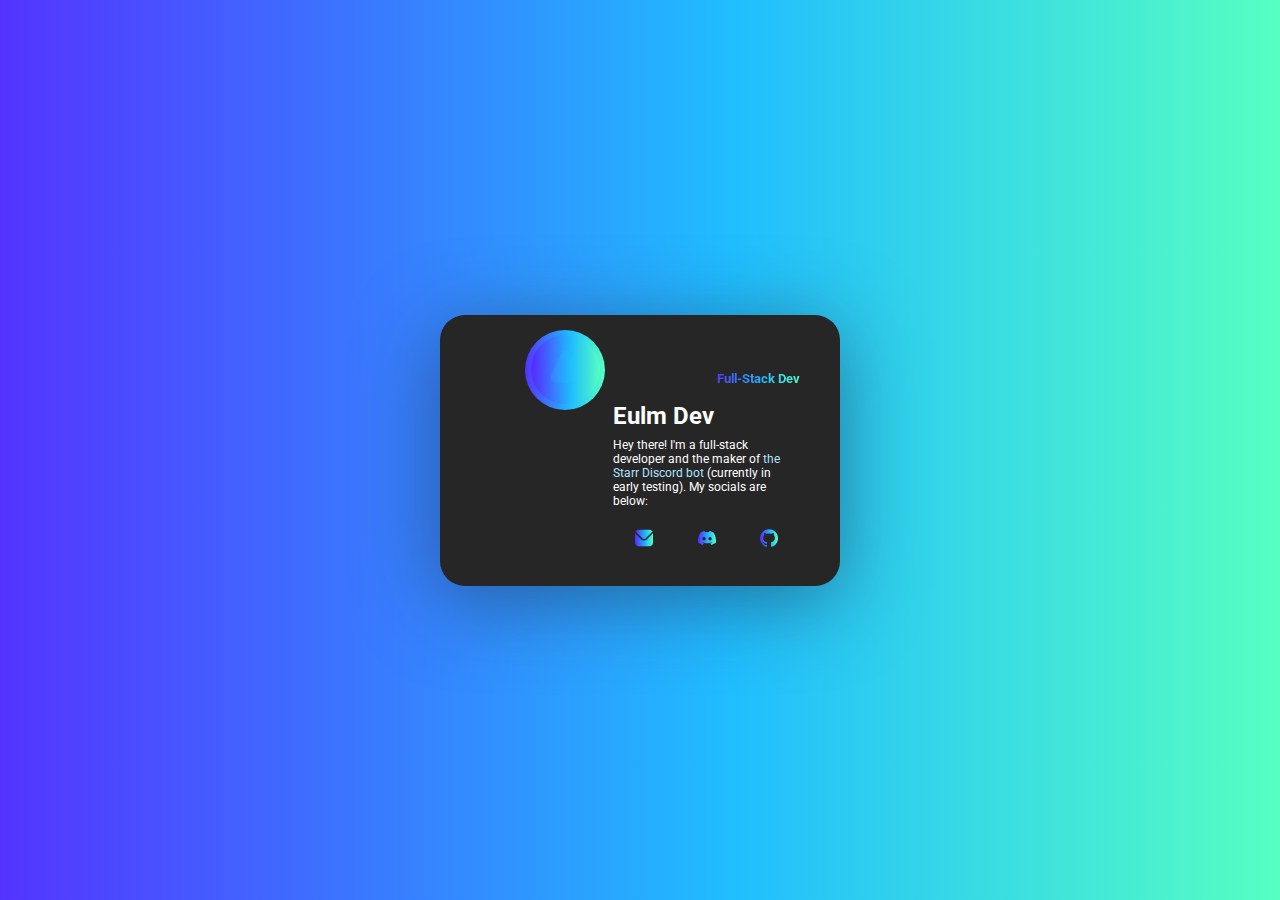
==== index.html @ 9f2e204b "Initial commit" ====
<!DOCTYPE html>
<html>
<head>
  <link rel="stylesheet" type="text/css" href="https://eulmdev.github.io/style.css">
  <link rel="icon" type="image/png" href="static/icon.png">
  <title>Eulm Dev | Full-Stack Dev</title>
</head>
<body>
  <div class="card">
    <div class="img-avatar">
      <img src="https://eulmdev.github.io/static/icon.png" alt="Icon">
    </div>
    <div class="card-text">
      <div class="portada">
      </div>
      <div class="title-total">   
        <div class="title">Full-Stack Dev</div>
        <h2>Eulm Dev</h2>
    <div class="desc">Hey there! I'm a full-stack developer and the maker of <a href="https://discord.com/oauth2/authorize?client_id=1165962913329184829&scope=bot%20applications.commands&permissions=1099511627775">the Starr Discord bot</a> (currently in early testing). My socials are below:</div>
    <div class="actions">
      <button onclick="window.open('mailto:eulmdev@gmail.com','_blank')"><img src="https://eulmdev.github.io/static/mail.png" alt="Email"></button>
      <button onclick="window.open('https://discordapp.com/users/977915626427408445','_blank')"><img src="https://eulmdev.github.io/static/discord.png" alt="Discord"></button>
      <button onclick="window.open('https://github.com/eulmdev','_blank')"><img src="https://eulmdev.github.io/static/github.png" alt="GitHub"></button>
    </div></div>
    </div>
  </div>
</body>
</html>
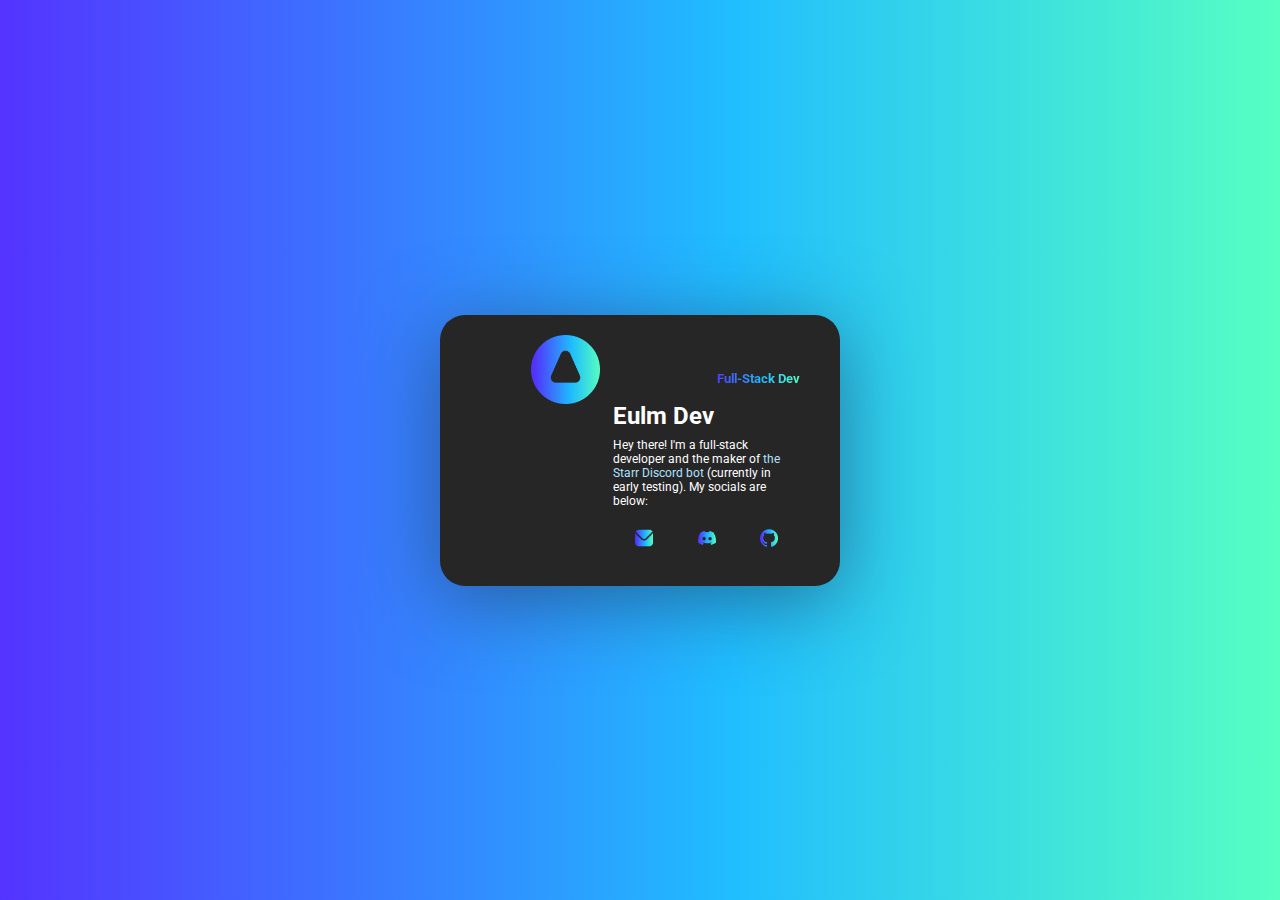
==== commit eac1f86c: "Fix Discord link to go to the correct user" ====
--- a/index.html
+++ b/index.html
@@ -19,7 +19,7 @@
     <div class="desc">Hey there! I'm a full-stack developer and the maker of <a href="https://discord.com/oauth2/authorize?client_id=1165962913329184829&scope=bot%20applications.commands&permissions=1099511627775">the Starr Discord bot</a> (currently in early testing). My socials are below:</div>
     <div class="actions">
       <button onclick="window.open('mailto:eulmdev@gmail.com','_blank')"><img src="https://eulmdev.github.io/static/mail.png" alt="Email"></button>
-      <button onclick="window.open('https://discordapp.com/users/977915626427408445','_blank')"><img src="https://eulmdev.github.io/static/discord.png" alt="Discord"></button>
+      <button onclick="window.open('https://discord.com/users/1156255365873275001','_blank')"><img src="https://eulmdev.github.io/static/discord.png" alt="Discord"></button>
       <button onclick="window.open('https://github.com/eulmdev','_blank')"><img src="https://eulmdev.github.io/static/github.png" alt="GitHub"></button>
     </div></div>
     </div>
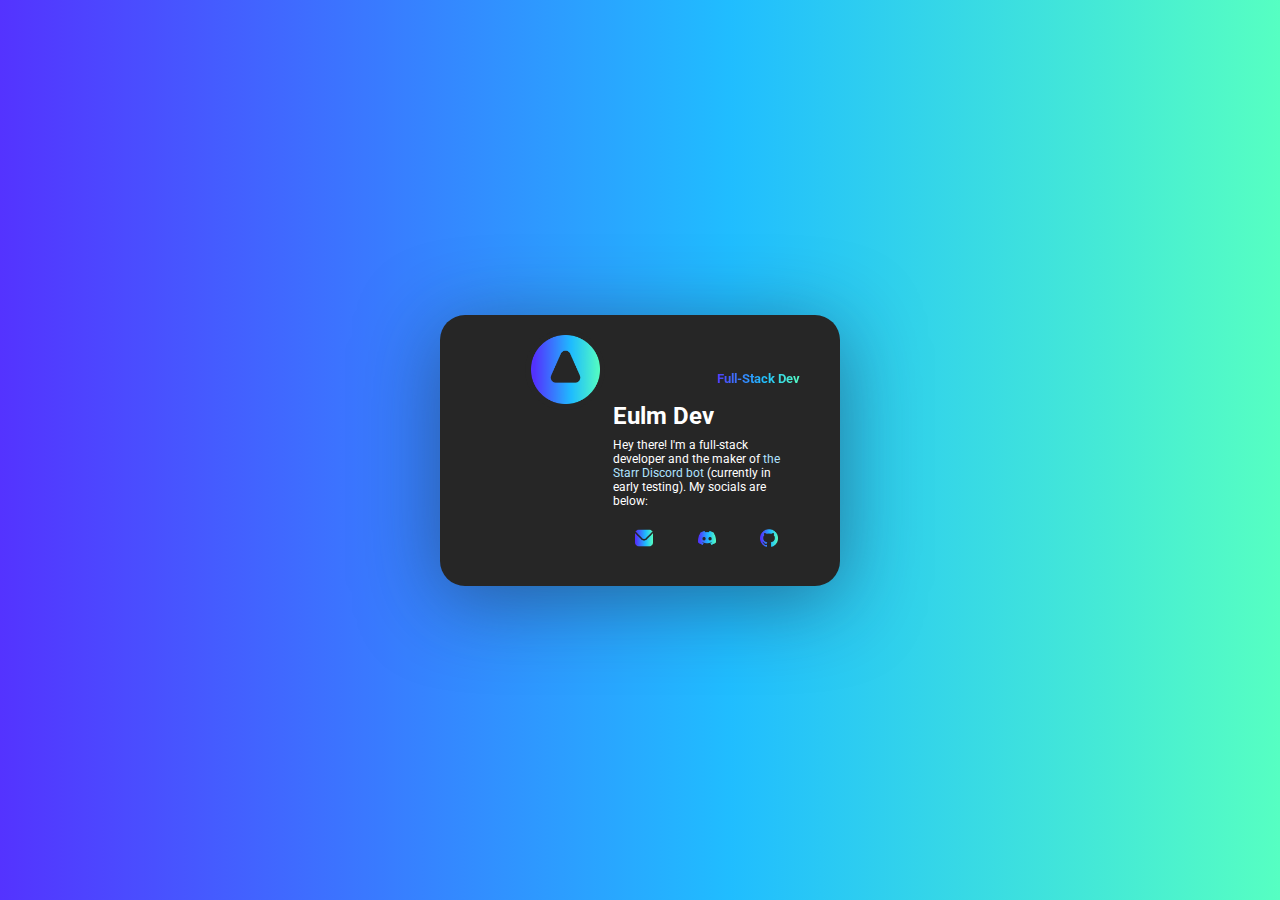
==== commit 291a9e70: "Fix favicon" ====
--- a/index.html
+++ b/index.html
@@ -2,7 +2,7 @@
 <html>
 <head>
   <link rel="stylesheet" type="text/css" href="https://eulmdev.github.io/style.css">
-  <link rel="icon" type="image/png" href="static/icon.png">
+  <link rel="icon" type="image/x-icon" href="https://eulmdev.github.io/favicon.png">
   <title>Eulm Dev | Full-Stack Dev</title>
 </head>
 <body>
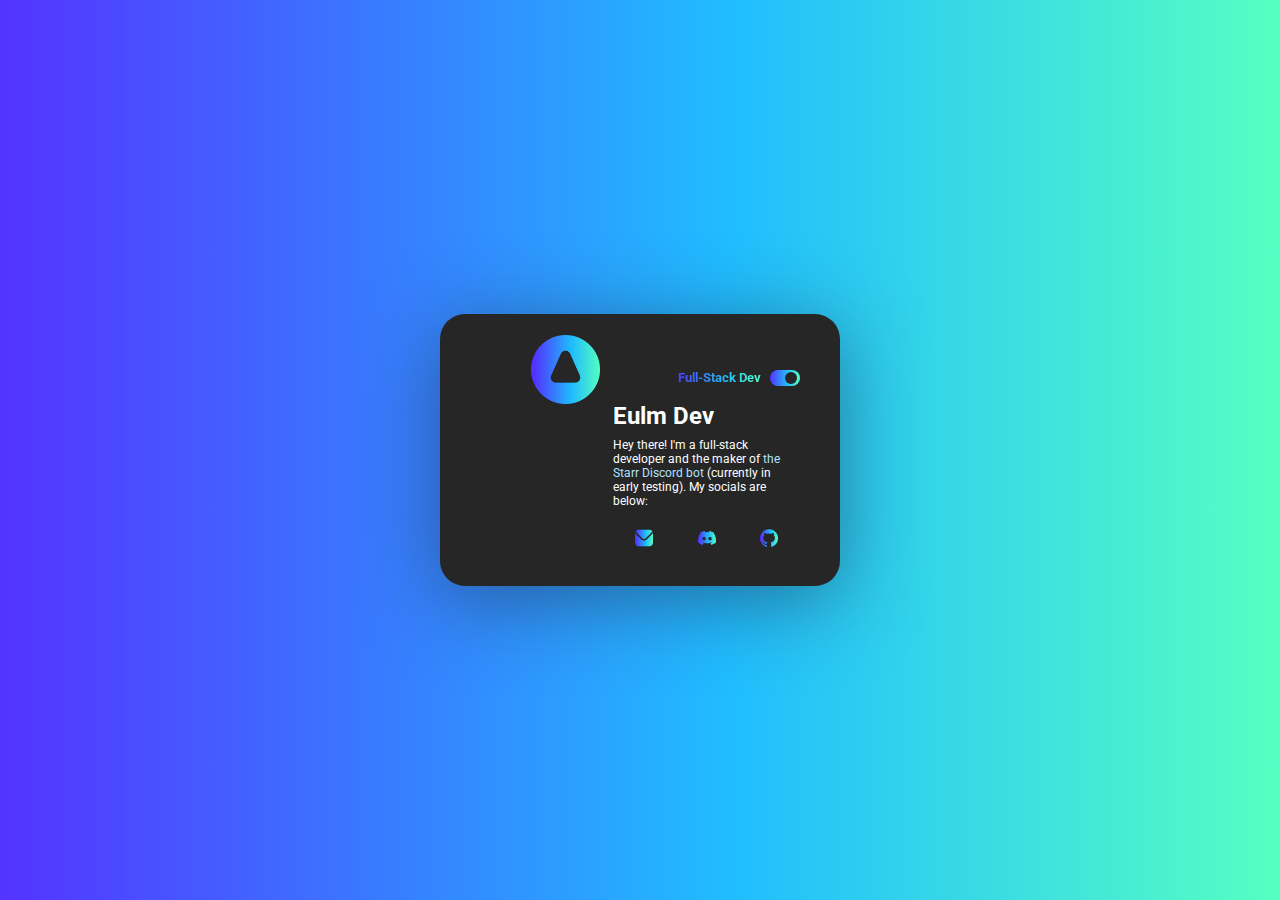
==== commit 5b15d183: "Add dark/light themes" ====
--- a/index.html
+++ b/index.html
@@ -1,20 +1,25 @@
 <!DOCTYPE html>
 <html>
 <head>
-  <link rel="stylesheet" type="text/css" href="https://eulmdev.github.io/style.css">
-  <link rel="icon" type="image/x-icon" href="https://eulmdev.github.io/favicon.png">
+  <link rel="stylesheet" type="text/css" href="style.css">
+  <link rel="icon" type="image/x-icon" href="https://eulmdev.github.io/favicon.ico">
   <title>Eulm Dev | Full-Stack Dev</title>
 </head>
 <body>
-  <div class="card">
+  <div class="card" id="card">
     <div class="img-avatar">
       <img src="https://eulmdev.github.io/static/icon.png" alt="Icon">
     </div>
     <div class="card-text">
-      <div class="portada">
-      </div>
+      <div class="portada"></div>
       <div class="title-total">   
-        <div class="title">Full-Stack Dev</div>
+        <div class="title">
+          Full-Stack Dev
+          <label class="switch">
+            <input type="checkbox" checked>
+            <span class="slider" onclick="theme();"></span>
+          </label>
+        </div>
         <h2>Eulm Dev</h2>
     <div class="desc">Hey there! I'm a full-stack developer and the maker of <a href="https://discord.com/oauth2/authorize?client_id=1165962913329184829&scope=bot%20applications.commands&permissions=1099511627775">the Starr Discord bot</a> (currently in early testing). My socials are below:</div>
     <div class="actions">
@@ -24,5 +29,15 @@
     </div></div>
     </div>
   </div>
+  <script type="text/javascript">
+    function theme() {
+      var x = document.getElementById('card').classList;
+      if (!x[1]) {
+        x.add('light');
+      } else {
+        x.remove('light');
+      }
+    };
+  </script>
 </body>
 </html>--- a/style.css
+++ b/style.css
@@ -0,0 +1,176 @@
+@import url("https://fonts.googleapis.com/css?family=Roboto:400,400i,700");
+body {
+  font-family: "Roboto", sans-serif;
+  margin: 0;
+  height: 100vh;
+  display: grid;
+  align-items: center;
+  justify-items: center;
+  background-image: linear-gradient(to right, #5433FF 0%, #20BDFF 57%, #56FFC2 100%);
+  color: #fff;
+}
+.card {
+  -webkit-transition: .4s;
+  transition: .4s;
+  background: #262626;
+  border-radius: 4px;
+  box-shadow: 0px 14px 80px rgba(34, 35, 58, 0.5);
+  max-width: 400px;
+  display: flex;
+  flex-direction: row;
+  border-radius: 25px;
+  position: relative;
+}
+.card h2 {
+  -webkit-transition: .4s;
+  transition: .4s;
+  color: #fff;
+  margin: 0;
+  padding: 0 1rem;
+}
+.card .title {
+  -webkit-transition: .4s;
+  transition: .4s;
+  background-image: linear-gradient(to right, #5433FF 0%, #20BDFF 57%, #56FFC2 100%);
+  background-clip: text;
+  -webkit-background-clip: text;
+  background-position-x: 59%;
+  background-size: 40%;
+  color: transparent;
+  padding: 1rem;
+  text-align: right;
+  font-weight: bold;
+  font-size: 13px;
+}
+.card .desc {
+  -webkit-transition: .4s;
+  transition: .4s;
+  padding: 0.5rem 1rem;
+  font-size: 12px;
+}
+.card .actions {
+  display: grid;
+  grid-template-columns: repeat(3, 1fr);
+  align-items: center;
+  padding: 0.5rem 1rem;
+}
+.img-avatar {
+  -webkit-transition: .4s;
+  transition: .4s;
+  width: 80px;
+  height: 80px;
+  position: absolute;
+  border-radius: 50%;
+  border: 6px solid 353535;
+  background: #262626;
+  top: 15px;
+  left: 85px;
+  display: flex;
+  align-items: center;
+  justify-content: center;
+}
+.img-avatar img {
+  width: 69px;
+  height: 69px;
+}
+.card-text {
+  display: grid;
+  grid-template-columns: 1fr 2fr;
+}
+.title-total {
+  padding: 2.5em 1.5em 1.5em 1.5em;
+}
+img {
+  height: 18px;
+  margin: 0 auto;
+}
+.portada {
+  width: 100%;
+  height: 100%;
+  border-top-left-radius: 20px;
+  border-bottom-left-radius: 20px;
+  background-image: url("https://images.unsplash.com/photo-1542831371-29b0f74f9713?auto=format&fit=crop&q=80&w=2070&ixlib=rb-4.0.3&ixid=M3wxMjA3fDB8MHxwaG90by1wYWdlfHx8fGVufDB8fHx8fA%3D%3D");
+  background-position: bottom center;
+  background-size: cover;
+}
+button {
+  border: none;
+  background: none;
+  font-size: 24px;
+  color: #8bc34a;
+  cursor: pointer;
+  transition:.5s;
+}
+button:hover{
+  color: #4CAF50;
+  transform: rotate(22deg)
+}
+a {
+  -webkit-transition: .4s;
+  transition: .4s;
+  color: #b0e3ff;
+  text-decoration: none;
+}
+a:hover { text-decoration: 1px solid underline }
+.switch {
+  margin-left: 6px;
+  position: relative;
+  display: inline-block;
+  width: 30px;
+  height: 16px;
+}
+.switch input {
+  opacity: 0;
+  width: 0;
+  height: 0;
+}
+.slider {
+  position: absolute;
+  cursor: pointer;
+  top: 0;
+  left: 0;
+  right: 0;
+  bottom: 0;
+  background: linear-gradient(to right, #5433FF 0%, #20BDFF 57%, #56FFC2 100%);
+  -webkit-transition: .4s;
+  transition: .4s;
+  border-radius: 34px;
+}
+.slider:before {
+  position: absolute;
+  content: "";
+  height: 12px;
+  width: 12px;
+  left: 2px;
+  bottom: 2px;
+  background: #d0d0d0;
+  -webkit-transition: .4s;
+  transition: .4s;
+  border-radius: 50%;
+}
+input:checked + .slider:before {
+  background: #262626;
+}
+input:focus + .slider:before {
+  box-shadow: 0 0 1px #262626;
+}
+input:checked + .slider:before {
+  -webkit-transform: translateX(13px);
+  -ms-transform: translateX(13px);
+  transform: translateX(13px);
+}
+.light {
+  background: #d0d0d0;
+}
+.light h2 {
+  color: #000;
+}
+.light .img-avatar {
+  background: #d0d0d0;
+}
+.light .desc {
+  color: #000;
+}
+.light a {
+  color: #18497a
+}